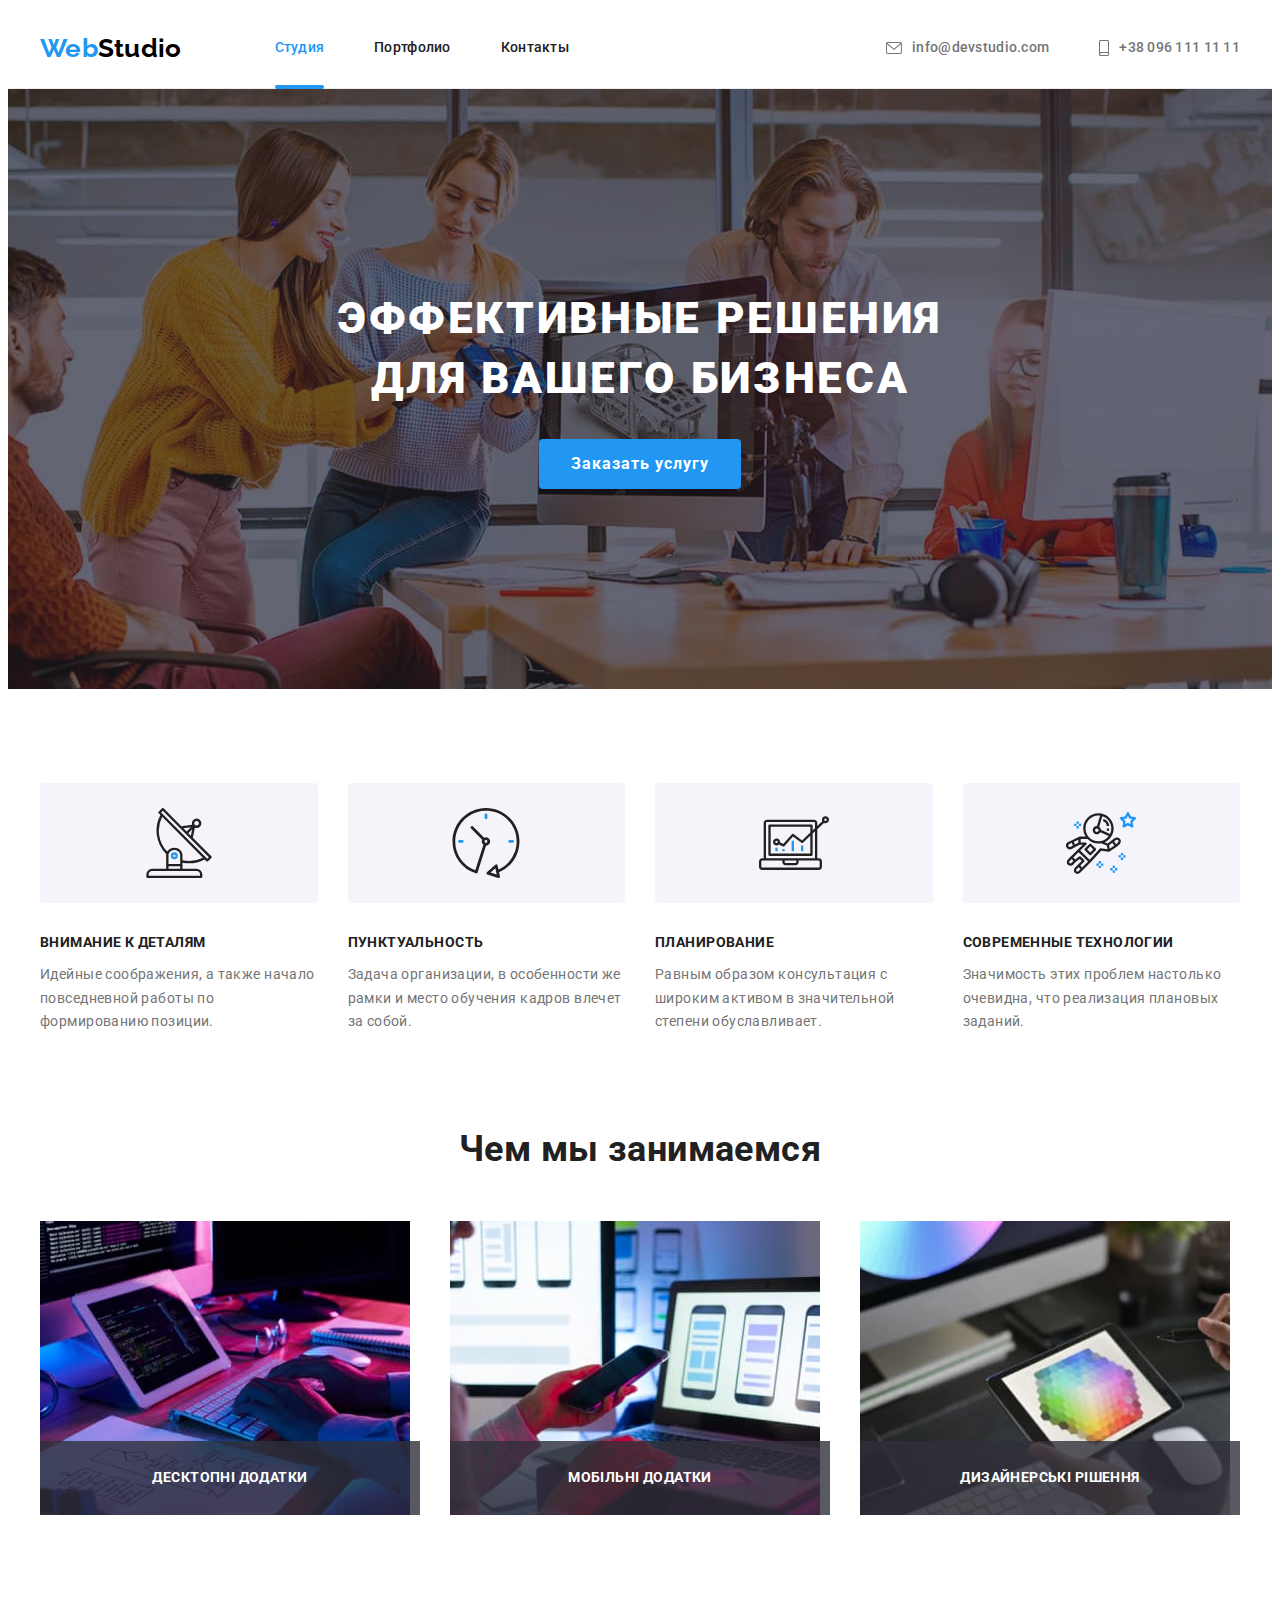
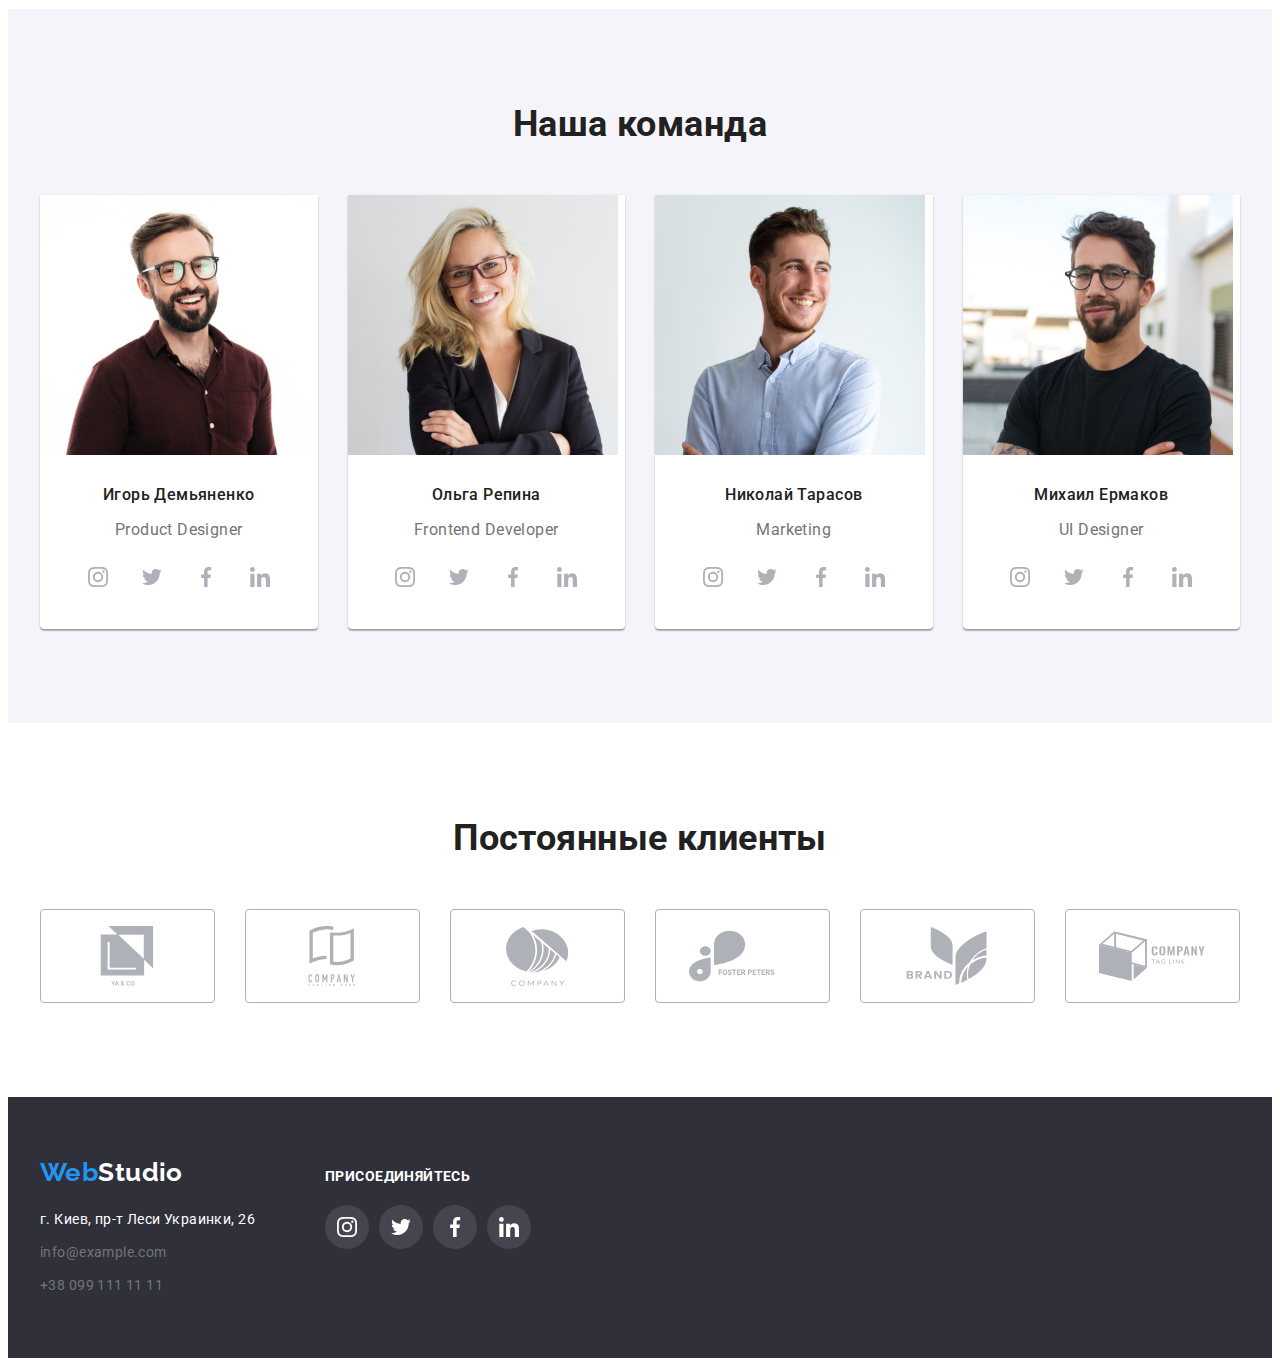
==== index.html @ b0e9caf1 "додає попередню (5) дз" ====
<!DOCTYPE html>
<html lang="ru">
  <head>
    <meta charset="UTF-8" />
    <meta http-equiv="X-UA-Compatible" content="IE=edge" />
    <meta name="viewport" content="width=device-width, initial-scale=1.0" />
    <title>Главная</title>
    <link
      rel="stylesheet"
      href="https://cdnjs.cloudflare.com/ajax/libs/modern-normalize/1.1.0/modern-normalize.min.css"
      integrity="sha512-wpPYUAdjBVSE4KJnH1VR1HeZfpl1ub8YT/NKx4PuQ5NmX2tKuGu6U/JRp5y+Y8XG2tV+wKQpNHVUX03MfMFn9Q=="
      crossorigin="anonymous"
      referrerpolicy="no-referrer"
    />
    <link
      href="https://fonts.googleapis.com/css2?family=Raleway:wght@700&family=Roboto:wght@400;500;700;900&display=swap"
      rel="stylesheet"
    />

    <link rel="stylesheet" href="./css/styles.css" />
  </head>
  <body>
    <header class="header">
      <div class="container header-container">
        <nav class="nav-header">
          <a href="#" class="logo link">Web<span class="logo-black">Studio</span></a>
          <ul class="nav-list list">
            <li class="nav-item"><a href="#" class="nav-link link active">Студия</a></li>
            <li class="nav-item"><a href="./portfolio.html" class="nav-link link">Портфолио</a></li>
            <li class="nav-item"><a href="#" class="nav-link link">Контакты</a></li>
          </ul>
        </nav>
        <ul class="contacts-list list">
          <li class="contacts-item">
            <a href="mailto:info@devstudio.com" class="contacts-link link">
              <svg width="16" height="12" class="contacts-icon">
                <use href="./images/icons.svg#icon-envelope"></use>
              </svg>
              info@devstudio.com
            </a>
          </li>
          <li class="contacts-item">
            <a href="tel:+380961111111" class="contacts-link link">
              <svg width="10" height="16" class="contacts-icon">
                <use href="./images/icons.svg#icon-smartphone"></use>
              </svg>
              +38 096 111 11 11
            </a>
          </li>
        </ul>
      </div>
    </header>

    <main>
      <section class="section-hero">
        <div class="container">
          <h1 class="hero-title">Эффективные решения для вашего бизнеса</h1>
          <button type="button" class="main-button" data-modal-open>Заказать услугу</button>
        </div>
      </section>

      <section class="feature section">
        <div class="container content">
          <!-- This h2 will be hidden-->
          <h2 class="hidden-section-title">Особенности</h2>
          <ul class="list feature-list card-set">
            <li class="feature-item card-item">
              <div class="feature-icon">
                <svg width="70px" height="70px">
                  <use href="./images/icons.svg#icon-antenna"></use>
                </svg>
              </div>
              <h3 class="feature-title item-title">Внимание к деталям</h3>
              <p class="text">
                Идейные соображения, а также начало повседневной работы по формированию позиции.
              </p>
            </li>
            <li class="feature-item card-item">
              <div class="feature-icon">
                <svg width="70px" height="70px">
                  <use href="./images/icons.svg#icon-clock"></use>
                </svg>
              </div>
              <h3 class="feature-title item-title">Пунктуальность</h3>
              <p class="text">
                Задача организации, в особенности же рамки и место обучения кадров влечет за собой.
              </p>
            </li>
            <li class="feature-item card-item">
              <div class="feature-icon">
                <svg width="70px" height="70px">
                  <use href="./images/icons.svg#icon-diagram"></use>
                </svg>
              </div>
              <h3 class="feature-title item-title">Планирование</h3>
              <p class="text">
                Равным образом консультация с широким активом в значительной степени обуславливает.
              </p>
            </li>
            <li class="feature-item card-item">
              <div class="feature-icon">
                <svg width="70px" height="70px">
                  <use href="./images/icons.svg#icon-astronaut"></use>
                </svg>
              </div>
              <h3 class="feature-title item-title">Современные технологии</h3>
              <p class="text">
                Значимость этих проблем настолько очевидна, что реализация плановых заданий.
              </p>
            </li>
          </ul>
        </div>
      </section>

      <section class="doing section">
        <div class="container">
          <h2 class="section-title">Чем мы занимаемся</h2>
          <ul class="list doing-list card-set">
            <li class="doing-item card-item">
              <img src="./images/box-1.jpg" alt="Разработка сайта" width="370" />
              <div class="doing-box">
                <h3 class="item-title">Десктопні додатки</h3>
              </div>
            </li>
            <li class="doing-item card-item">
              <img src="./images/box-2.jpg" alt="Тестирование сайта" width="370" />
              <div class="doing-box">
                <h3 class="item-title">Мобільні додатки</h3>
              </div>
            </li>
            <li class="doing-item card-item">
              <img src="./images/box-3.jpg" alt="Разработка дизайна" width="370" />
              <div class="doing-box">
                <h3 class="item-title">Дизайнерські рішення</h3>
              </div>
            </li>
          </ul>
        </div>
      </section>

      <section class="team section">
        <div class="container">
          <h2 class="section-title">Наша команда</h2>
          <ul class="team-list list card-set">
            <li class="team-item card-item">
              <img
                src="./images/img-igor.jpg"
                alt="фото Игорь Демьяненко"
                class="team-img"
                width="270"
              />
              <div class="container-name">
                <h3 class="team-name">Игорь Демьяненко</h3>
                <p class="team-text">Product Designer</p>
                <ul class="socials card-set list">
                  <li class="socials-item">
                    <a
                      href=""
                      class="social-link card-item link"
                      target="_blank"
                      rel="noreferrer noopener"
                      aria-label="instagram"
                    >
                      <svg width="20px" height="20px" class="social-icon">
                        <use href="./images/icons.svg#icon-instagram"></use>
                      </svg>
                    </a>
                  </li>
                  <li class="socials-item">
                    <a
                      href=""
                      class="social-link card-item link"
                      target="_blank"
                      rel="noreferrer noopener"
                      aria-label="twitter"
                    >
                      <svg width="20px" height="20px" class="social-icon">
                        <use href="./images/icons.svg#icon-twitter"></use>
                      </svg>
                    </a>
                  </li>
                  <li class="socials-item">
                    <a
                      href=""
                      class="social-link card-item link"
                      target="_blank"
                      rel="noreferrer noopener"
                      aria-label="facebook"
                    >
                      <svg width="20px" height="20px" class="social-icon">
                        <use href="./images/icons.svg#icon-facebook"></use>
                      </svg>
                    </a>
                  </li>
                  <li class="socials-item">
                    <a
                      href=""
                      class="social-link card-item link"
                      target="_blank"
                      rel="noreferrer noopener"
                      aria-label="linkedin"
                    >
                      <svg width="20px" height="20px" class="social-icon">
                        <use href="./images/icons.svg#icon-linkedin"></use>
                      </svg>
                    </a>
                  </li>
                </ul>
              </div>
            </li>
            <li class="team-item card-item">
              <img
                src="./images/img-olga.jpg"
                alt="фото Ольга Репина"
                class="team-img"
                width="270"
              />
              <div class="container-name">
                <h3 class="team-name">Ольга Репина</h3>
                <p class="team-text">Frontend Developer</p>

                <ul class="socials card-set list">
                  <li class="socials-item">
                    <a
                      href=""
                      class="social-link link"
                      target="_blank"
                      rel="noreferrer noopener"
                      aria-label="instagram"
                    >
                      <svg width="20px" height="20px" class="social-icon">
                        <use href="./images/icons.svg#icon-instagram"></use>
                      </svg>
                    </a>
                  </li>
                  <li class="socials-item">
                    <a
                      href=""
                      class="social-link link"
                      target="_blank"
                      rel="noreferrer noopener"
                      aria-label="twitter"
                    >
                      <svg width="20px" height="20px" class="social-icon">
                        <use href="./images/icons.svg#icon-twitter"></use>
                      </svg>
                    </a>
                  </li>
                  <li class="socials-item">
                    <a
                      href=""
                      class="social-link link"
                      target="_blank"
                      rel="noreferrer noopener"
                      aria-label="facebook"
                    >
                      <svg width="20px" height="20px" class="social-icon">
                        <use href="./images/icons.svg#icon-facebook"></use>
                      </svg>
                    </a>
                  </li>
                  <li class="socials-item">
                    <a
                      href=""
                      class="social-link link"
                      target="_blank"
                      rel="noreferrer noopener"
                      aria-label="linkedin"
                    >
                      <svg width="20px" height="20px" class="social-icon">
                        <use href="./images/icons.svg#icon-linkedin"></use>
                      </svg>
                    </a>
                  </li>
                </ul>
              </div>
            </li>
            <li class="team-item card-item">
              <img
                src="./images/img-nikola.jpg"
                alt="фото Николай Тарасов"
                class="team-img"
                width="270"
              />
              <div class="container-name">
                <h3 class="team-name">Николай Тарасов</h3>
                <p class="team-text">Marketing</p>
                <ul class="socials card-set list">
                  <li class="socials-item">
                    <a
                      href=""
                      class="social-link link"
                      target="_blank"
                      rel="noreferrer noopener"
                      aria-label="instagram"
                    >
                      <svg width="20px" height="20px" class="social-icon">
                        <use href="./images/icons.svg#icon-instagram"></use>
                      </svg>
                    </a>
                  </li>
                  <li class="socials-item">
                    <a
                      href=""
                      class="social-link link"
                      target="_blank"
                      rel="noreferrer noopener"
                      aria-label="twitter"
                    >
                      <svg width="20px" height="20px" class="social-icon">
                        <use href="./images/icons.svg#icon-twitter"></use>
                      </svg>
                    </a>
                  </li>
                  <li class="socials-item">
                    <a
                      href=""
                      class="social-link link"
                      target="_blank"
                      rel="noreferrer noopener"
                      aria-label="facebook"
                    >
                      <svg width="20px" height="20px" class="social-icon">
                        <use href="./images/icons.svg#icon-facebook"></use>
                      </svg>
                    </a>
                  </li>
                  <li class="socials-item">
                    <a
                      href=""
                      class="social-link link"
                      target="_blank"
                      rel="noreferrer noopener"
                      aria-label="linkedin"
                    >
                      <svg width="20px" height="20px" class="social-icon">
                        <use href="./images/icons.svg#icon-linkedin"></use>
                      </svg>
                    </a>
                  </li>
                </ul>
              </div>
            </li>
            <li class="team-item card-item">
              <img
                src="./images/img-michail.jpg"
                alt="фото Михаил Ермаков"
                class="team-img"
                width="270"
              />
              <div class="container-name">
                <h3 class="team-name">Михаил Ермаков</h3>
                <p class="team-text">UI Designer</p>
                <ul class="socials card-set list">
                  <li class="socials-item">
                    <a
                      href=""
                      class="social-link link"
                      target="_blank"
                      rel="noreferrer noopener"
                      aria-label="instagram"
                    >
                      <svg width="20px" height="20px" class="social-icon">
                        <use href="./images/icons.svg#icon-instagram"></use>
                      </svg>
                    </a>
                  </li>
                  <li class="socials-item">
                    <a
                      href=""
                      class="social-link link"
                      target="_blank"
                      rel="noreferrer noopener"
                      aria-label="twitter"
                    >
                      <svg width="20px" height="20px" class="social-icon">
                        <use href="./images/icons.svg#icon-twitter"></use>
                      </svg>
                    </a>
                  </li>
                  <li class="socials-item">
                    <a
                      href=""
                      class="social-link link"
                      target="_blank"
                      rel="noreferrer noopener"
                      aria-label="facebook"
                    >
                      <svg width="20px" height="20px" class="social-icon">
                        <use href="./images/icons.svg#icon-facebook"></use>
                      </svg>
                    </a>
                  </li>
                  <li class="socials-item">
                    <a
                      href=""
                      class="social-link link"
                      target="_blank"
                      rel="noreferrer noopener"
                      aria-label="linkedin"
                    >
                      <svg width="20px" height="20px" class="social-icon">
                        <use href="./images/icons.svg#icon-linkedin"></use>
                      </svg>
                    </a>
                  </li>
                </ul>
              </div>
            </li>
          </ul>
        </div>
      </section>
      <section class="clients section">
        <div class="container">
          <h2 class="section-title">Постоянные клиенты</h2>
          <ul class="clients-list card-set list">
            <li class="clients-item card-item">
              <a
                href=""
                class="clients-link link"
                target="_blank"
                rel="noreferrer noopener"
                aria-label="company link"
              >
                <svg width="106px" height="60px" class="clients-icon">
                  <use href="./images/icons.svg#icon-group1"></use>
                </svg>
              </a>
            </li>
            <li class="clients-item card-item">
              <a
                href=""
                class="clients-link link"
                target="_blank"
                rel="noreferrer noopener"
                aria-label="company link"
              >
                <svg width="106px" height="60px" class="clients-icon">
                  <use href="./images/icons.svg#icon-group2"></use>
                </svg>
              </a>
            </li>
            <li class="clients-item card-item">
              <a
                href=""
                class="clients-link link"
                target="_blank"
                rel="noreferrer noopener"
                aria-label="company link"
              >
                <svg width="106px" height="60px" class="clients-icon">
                  <use href="./images/icons.svg#icon-group3"></use>
                </svg>
              </a>
            </li>
            <li class="clients-item card-item">
              <a
                href=""
                class="clients-link link"
                target="_blank"
                rel="noreferrer noopener"
                aria-label="company link"
              >
                <svg width="106px" height="60px" class="clients-icon">
                  <use href="./images/icons.svg#icon-group4"></use>
                </svg>
              </a>
            </li>
            <li class="clients-item card-item">
              <a
                href=""
                class="clients-link link"
                target="_blank"
                rel="noreferrer noopener"
                aria-label="company link"
              >
                <svg width="106px" height="60px" class="clients-icon">
                  <use href="./images/icons.svg#icon-group5"></use>
                </svg>
              </a>
            </li>
            <li class="clients-item card-item">
              <a
                href=""
                class="clients-link link"
                target="_blank"
                rel="noreferrer noopener"
                aria-label="company link"
              >
                <svg width="106px" height="60px" class="clients-icon">
                  <use href="./images/icons.svg#icon-group6"></use>
                </svg>
              </a>
            </li>
          </ul>
        </div>
      </section>
    </main>

    <footer class="footer">
      <div class="container">
        <div class="footer-container">
          <a href="#" class="logo link">Web<span class="logo-white">Studio</span></a>
          <address class="address">
            <ul class="list address-list">
              <li class="address-item">
                <a
                  href="https://goo.gl/maps/cmPsCxapfPT3pbkK8"
                  target="_blank"
                  rel="noreferrer noopener"
                  class="address-link link"
                  >г. Киев, пр-т Леси Украинки, 26</a
                >
              </li>
              <li class="address-item">
                <a
                  href="mailto:info@example.com"
                  target="_blank"
                  rel="noreferrer noopener"
                  class="contacts-link link"
                  >info@example.com</a
                >
              </li>
              <li class="address-item">
                <a
                  href="tel:+380991111111"
                  target="_blank"
                  rel="noreferrer noopener"
                  class="contacts-link link"
                  >+38 099 111 11 11</a
                >
              </li>
            </ul>
          </address>
        </div>
        <div class="social-container">
          <p class="footer-social-title item-title">присоединяйтесь</p>
          <ul class="socials card-set list">
            <li class="social-item">
              <a
                href=""
                class="social-link footer-social link"
                target="_blank"
                rel="noreferrer noopener"
                aria-label="instagram"
              >
                <svg width="20px" height="20px" class="social-icon footer-icon">
                  <use href="./images/icons.svg#icon-instagram"></use>
                </svg>
              </a>
            </li>
            <li class="social-item">
              <a
                href=""
                class="social-link footer-social link"
                target="_blank"
                rel="noreferrer noopener"
                aria-label="twitter"
              >
                <svg width="20px" height="20px" class="social-icon footer-icon">
                  <use href="./images/icons.svg#icon-twitter"></use>
                </svg>
              </a>
            </li>
            <li class="social-item">
              <a
                href=""
                class="social-link footer-social link"
                target="_blank"
                rel="noreferrer noopener"
                aria-label="facebook"
              >
                <svg width="20px" height="20px" class="social-icon footer-icon">
                  <use href="./images/icons.svg#icon-facebook"></use>
                </svg>
              </a>
            </li>
            <li class="social-item">
              <a
                href=""
                class="social-link footer-social link"
                target="_blank"
                rel="noreferrer noopener"
                aria-label="linkedin"
              >
                <svg width="20px" height="20px" class="social-icon footer-icon">
                  <use href="./images/icons.svg#icon-linkedin"></use>
                </svg>
              </a>
            </li>
          </ul>
        </div>
      </div>
    </footer>

    <!-- Modal Window -->

    <div class="backdrop is-hidden" data-modal>
      <div class="modal">
        <button class="modal-btn" data-modal-close>
          <svg width="20" height="20" class="modal-icon">
            <use href="./images/icons.svg#icon-close"></use>
          </svg>
        </button>
      </div>
    </div>

    <script src="./js/modal.js"></script>
  </body>
</html>
---- css/styles.css ----
:root {
  --secod-bgcr: #f5f4fa;
  --footer-bgc: #2f303a;
  --main-text: #212121;
  --second-text: #757575;
  --hover-text: #2196f3;
  --white-text: #ffffff;
  --black-text: #000000;
  --black-transparency: rgba (255, 255, 255, 0,6);
  --card-item: 3;
  --gap: 30px;
  --icon: #AFB1B8;
  --animation: 250ms cubic-bezier(0.4, 0, 0.2, 1)
}

body {
  font-family: "Roboto", sans-serif;
  color: var(--second-text);
  letter-spacing: 0.03em;
  font-size: 14px;
  line-height: 1.71;
}

h1,h2,h3,ul,p {
  margin: 0;
  padding: 0;
}

img {
  display: block;
  max-width: 100%;
  height: auto;
}

.container {
  width: 1200px;
  padding-left: 15px;
  padding-right: 15px;
  margin-left: auto;
  margin-right: auto;
}

.section {
  padding-top: 94px;
  padding-bottom: 94px;
}

.section.doing {
  padding-top: 0;
}

.header {
  font-weight: 500;
  line-height: 1.14;
  letter-spacing: 0.02em;
  border-bottom: 1px solid #ECECEC;
}

.header-container {
  display: flex;
  align-items: center;
}

.link {
  text-decoration: none;
  color: currentColor;
}

.card-set {
  display: flex;
  flex-wrap: wrap;
  gap: var(--gap);
}

.card-item {
  flex-basis: calc((100% - (var(--card-item) - 1) * var(--gap)) / var(--card-item) );
}

.footer {
  background-color: var(--footer-bgc);
  padding-top: 60px;
  padding-bottom: 60px;

}

.team {
  background: var(--secod-bgcr);
}

.list {
  list-style: none;
}

.logo {
  font-family: 'Raleway', sans-serif;
  font-weight: 700;
  font-size: 26px;
  line-height: 1.19;
  color: var(--hover-text);
}

.header .logo {
  margin-right: 93px;
}

.logo-white {
  color: var(--white-text);
}

.logo-black {
  color: var(--black-text);
}

.logo-part {
  color: var(--hover-text);
}

.footer .logo {
  margin-bottom: 20px;
}

.contacts-item:not(:last-child) {
  margin-right: 50px;
  
}

.contacts-link {
  transition: color var(--animation);
  position: relative;
}

.contacts-link:focus,
.contacts-link:hover {
  color: var(--hover-text);
}

.contacts-item {
  display: flex;
  align-items: center;
}

.contacts-icon {
  margin-right: 10px;
}

.contacts-icon {
  fill: currentColor;
}

.nav-item:not(:last-child) {
  margin-right: 50px;
}

.nav-link {
  transition: color var(--animation);
  position: relative;
}

.nav-link:focus,
.nav-link:hover,
.active {
  color: var(--hover-text);
}

.nav-link.active::after {
  position: absolute;
  bottom: -1px;

  content: " ";
  background: var(--hover-text);
  width: 100%;
  height: 4px;
  border-radius: 2px;
}

.nav-header {
  display: flex;
  align-items: center;
}

.nav-list {
  color: var(--main-text);
  display: flex;
}

.contacts-list {
  display: flex;
  margin-left: auto;
}

.nav-link, .header .contacts-link {
  padding-top: 32px;
  padding-bottom: 32px;
  display: flex;
  align-items: center;
}

.section-hero {
  background-color: var(--footer-bgc);
  max-width: 1600px;
  margin-left: auto;
  margin-right: auto;
  text-align: center;
  padding-top: 200px;
  padding-bottom: 200px;
  background-size: cover;
  background-repeat: no-repeat;
  background-position: center;
  background-image: linear-gradient(
    to right, 
    rgba(47, 48, 58, 0.4),
    rgba(47, 46, 58, 0.4)),
    url("../images/bgr-img.jpg");
}


.hero-title {
  font-weight: 900;
  font-size: 44px;
  line-height: 1.36;
  text-align: center;
  letter-spacing: 0.06em;
  text-transform: uppercase;
  color: var(--white-text);
  margin-bottom: 30px;
  max-width: 696px ;
  margin-left: auto;
  margin-right: auto;
}

.main-button {
  border: none;
  background-color: var(--hover-text);
  box-shadow: 0px 4px 4px rgba(0, 0, 0, 0.15);
  border-radius: 4px;
  min-width: 200px;
  padding: 10px 32px;

  cursor: pointer;

  font-weight: 700;
  font-size: 16px;
  line-height: 1.88;
  letter-spacing: 0.06em;
  color: var(--white-text);
  font-family: inherit;

  transition: background-color var(--animation) ;
}

.main-button:focus,
.main-button:hover {
  background-color: #188ce8;
}

.feature-list, .team-list {
  --card-item: 4;
}

.feature-title {
  margin-bottom: 10px;
  color: var(--main-text);
}

.doing-item {
  position: relative;
}

.doing-box {
  position: absolute;
  bottom: 0;
  width: 100%;
  padding-top: 27px;
  padding-bottom: 27px;
  text-align: center;
  color: var(--white-text);
  background: rgba(47, 48, 58, 0.8);
}

.doing-text {
  line-height: 1.14;
}

.section-title {
  font-weight: 700;
  font-size: 36px;
  line-height: 1.17;
  color: var(--main-text);
  text-align: center;
  margin-bottom: 50px;
}

.item-title {
  font-weight: 700;
  line-height: 1.42;
  text-transform: uppercase;
  
  font-size: 14px;
}

.hidden-section-title {
  position: absolute;
  width: 1px;
  height: 1px;
  margin: -1px;
  border: 0;
  padding: 0;
  white-space: nowrap;
  clip-path: inset(100%);
  clip: rect(0 0 0 0);
  overflow: hidden;
}

.team-name {
  font-weight: 500;
  color: var(--main-text);
  margin-bottom: 10px;
}

.team-item {
  background-color: var(--white-text);
  box-shadow: 0px 1px 3px rgba(0, 0, 0, 0.12), 0px 1px 1px rgba(0, 0, 0, 0.14), 0px 2px 1px rgba(0, 0, 0, 0.2);
  border-radius: 0px 0px 4px 4px;
}

.team-text,
.team-name {
  font-size: 16px;
  line-height: 1.19;
  text-align: center;
  margin-bottom: 16px;
}

.address {
  font-size: inherit;
  font-style: inherit;
}

.address-link[target="_blank"] {
  color: var(--white-text);
  transition: color var(--animation);
}

.address-link:focus,
.address-link:hover {
  color: var(--hover-text);
}

.footer-container {
  display: flex;
  flex-direction: column;
}

.address-item:not(:last-child) {
  margin-bottom: 9px;
}

.button-list {
  display: flex;
  margin-bottom: 50px;
  justify-content: center;
  gap: 8px;
}

.filter-button {
  font-weight: 500;
  font-size: 16px;
  line-height: 1.63;
  color: var(--main-text);
  font-family: inherit;

  border: none;
  padding: 6px 22px;
  background-color: var(--secod-bgcr);
  border-radius: 4px;
  cursor: pointer;

  transition: color var(--animation), background-color var(--animation), box-shadow var(--animation);
}

.filter-button:focus,
.filter-button:hover {
  background-color: var(--hover-text);
  color: var(--white-text);
  box-shadow: 0px 3px 1px rgba(0, 0, 0, 0.1), 0px 1px 2px rgba(0, 0, 0, 0.08), 0px 2px 2px rgba(0, 0, 0, 0.12);
}

.job-link {
  display: block;
  transition: box-shadow var(--animation);
}

.job-link:hover,
.job-link:focus {
  box-shadow: 0px 1px 1px rgba(0, 0, 0, 0.12), 0px 4px 4px rgba(0, 0, 0, 0.06), 1px 4px 6px rgba(0, 0, 0, 0.16);
}

.overlay-box {
  position: relative;
  overflow: hidden;
}

.overlay {
  display: flex;
  align-items: center;
  justify-content: center;
  padding: 63px 24px;

  position: absolute;
  top: 0;
  left: 0;

  width: 100%;
  height: 100%;
  background: rgba(33, 150, 243, 0.9);
  
  transform: translateY(100%);
  transition: transform 500ms ease;
}

.job-link:hover .overlay,
.job-link:focus .overlay {
  transform: translateY(0);
}

.overlay-text {
  font-size: 18px;
  line-height: 1.6;
  color: var(--white-text);
  text-align: center;
  height: 100%;
  overflow: auto;
}

.job-title {
  font-weight: 700;
  font-size: 18px;
  line-height: 2;
  letter-spacing: 0.06em;
  color: var(--main-text);
  margin-bottom: 4px;
}

.job-text {
  font-size: 16px;
  line-height: 1.88;
}


.job-container {
  padding-top: 20px;
  padding-bottom: 20px;
  padding-left: 24px;
  padding-right: 24px;
  border: 1px solid #EEEEEE;
}

.container-name {
  padding-top: 30px;
  padding-bottom: 30px;
}

/* socials icon */

.socials {
  --gap: 10px;
  justify-content: center;
}

.social-link {
  display: flex;
  align-items: center;
  justify-content: center;

  width: 44px;
  height: 44px;
  background-color: var(--white-text);
  color: var(--icon);
  border-radius: 50%;

  transition: color var(--animation), background-color var(--animation);
}

.social-link:hover,
.social-link:focus {
  color: var(--white-text);
  background-color: var(--hover-text);
}

.social-icon,
.clients-icon {
  fill: currentColor;
}

/* footer-socials-icon */

.footer>.container {
  display: flex;
  gap: 70px;
  align-items: baseline;
}

.footer-social-title {
  line-height: 1.14;
  color: var(--white-text);
  margin-bottom: 20px;
}

.footer-social {
  background-color: rgba(255, 255, 255, 0.1);
  color: var(--white-text);
}


/* feature-icon */

.feature-icon {
  display: flex;
  align-items: center;
  justify-content: center;
  margin-bottom: 30px;

  
  height: 120px;
  border-radius: 4px;
  background-color: var(--secod-bgcr);
}

/* clients-section */

.clients-list {
  --card-item: 6;
}

.clients-link {
  display: flex;
  align-items: center;
  justify-content: center;

  height: 92px;
  border-radius: 4px;
  border: 1px solid currentColor;
  color: var(--icon);

  transition: color var(--animation);
}

.clients-link:hover,
.clients-link:focus {
  color: var(--hover-text);
}

/* Modal window */

.backdrop {
  position: fixed;
  top: 0;
  left: 0;

  width: 100%;
  height: 100%;

  background-color: rgba(0, 0, 0, 0.2) ;
  z-index: 2;

    transition: opacity var(--animation), visibility var(--animation);
}

.backdrop.is-hidden {
  opacity: 0;
  visibility: hidden;
  pointer-events: none;
}

.modal {
  position: absolute;
  width: 528px;
  height: 581px;
  background-color: var(--white-text);
  border-radius: 4px;

  top: 50%;
  left: 50%;
  transform: translate(-50%, -50%);
  transition: transform var(--animation), var(--animation);
}

.backdrop.is-hidden .modal {
  opacity: 0;
  transform: translate(-50%, -50%) scale(0.5) ;
}

.modal-btn {
  display: flex;
  justify-content: center;
  align-items: center;
  position: absolute;
  top: 8px;
  right: 8px;
  border-radius: 50%;
  border: 1px solid rgba(0, 0, 0, 0.1);
  background-color: transparent;
  width: 30px;
    height: 30px;
    cursor: pointer;
}
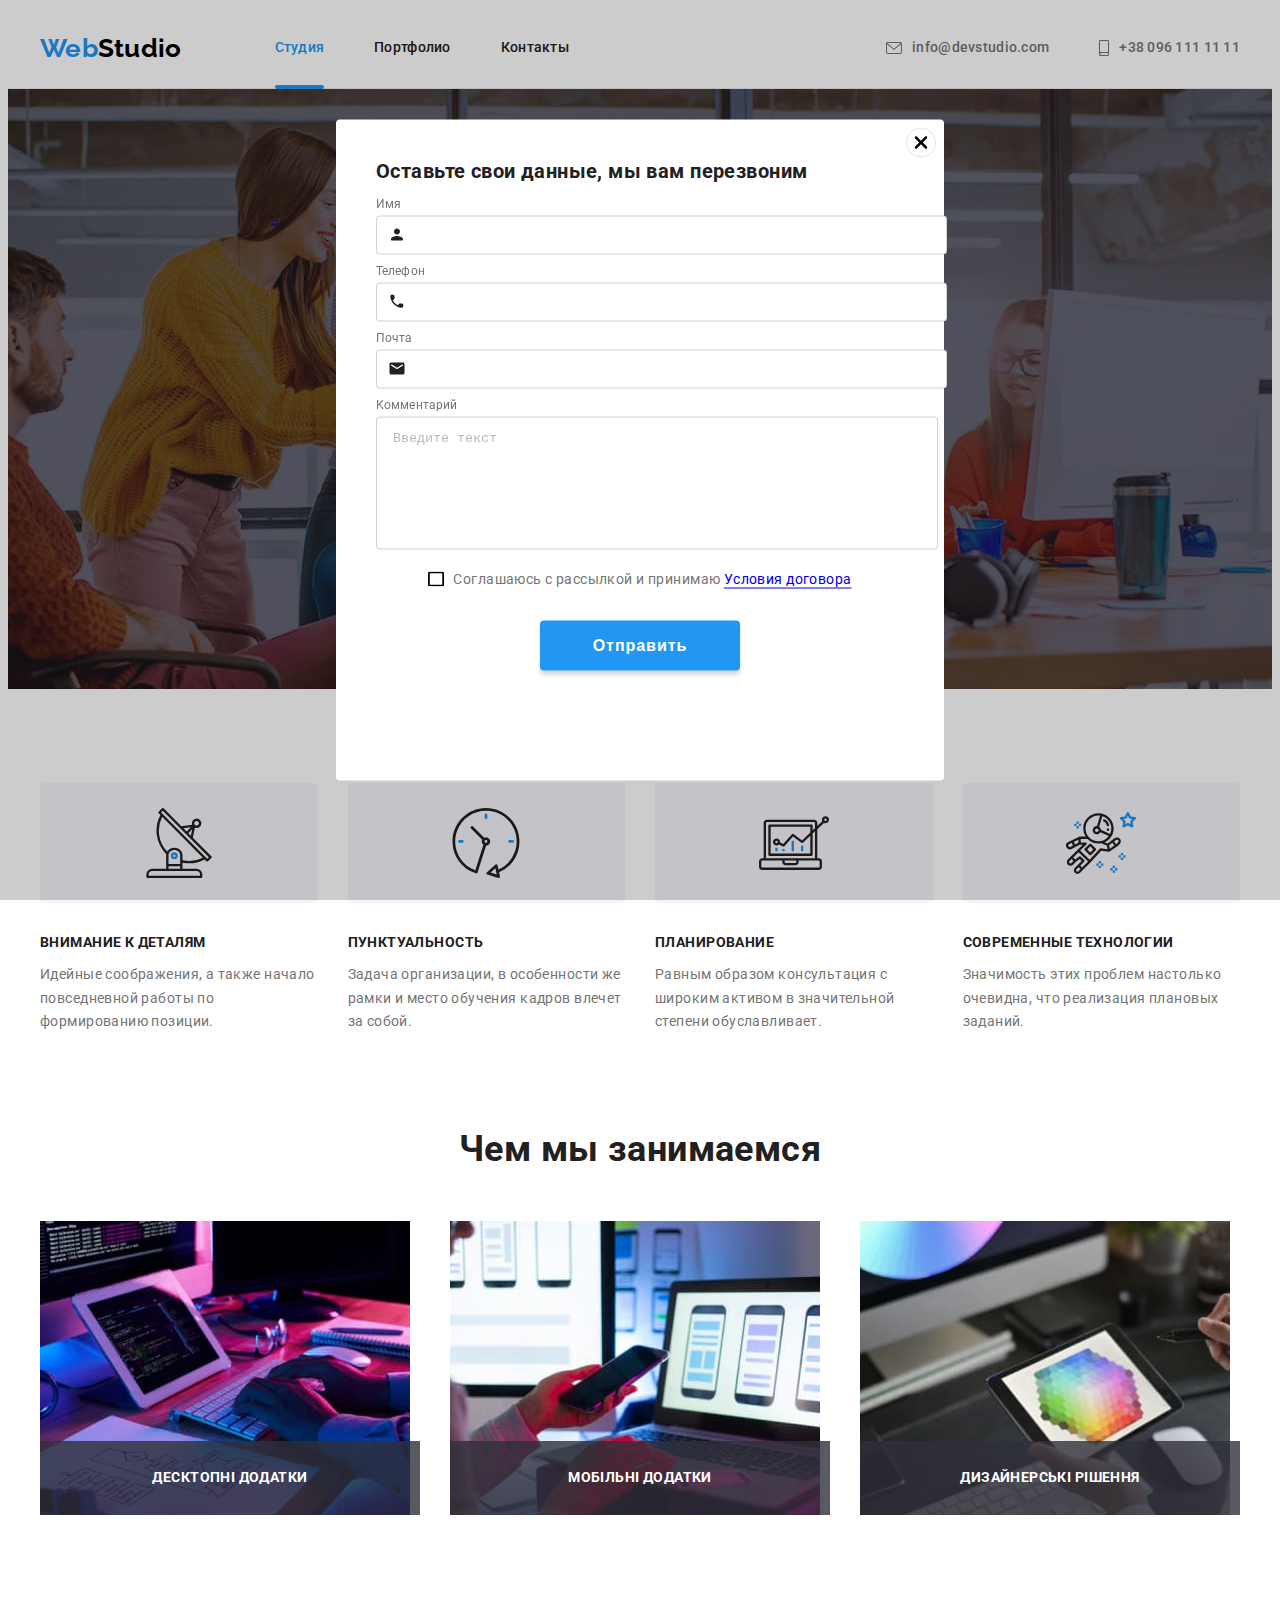
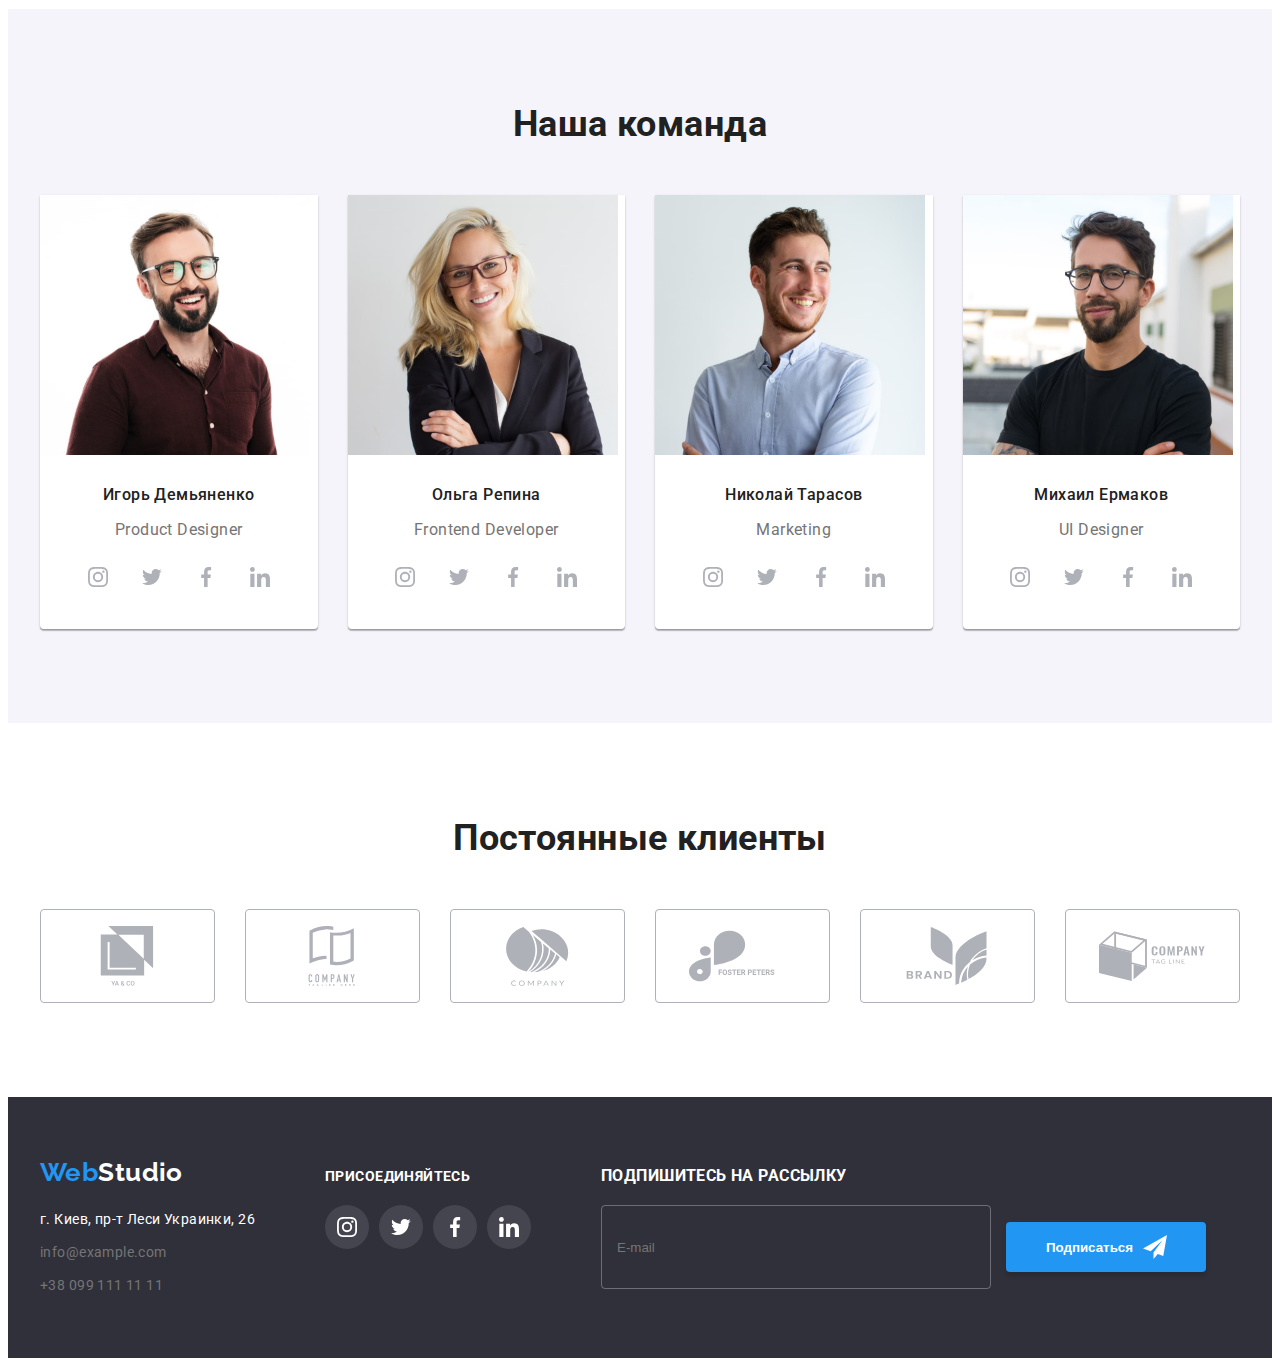
==== commit 8c4b2093: "Додає розмітку і оформлення форм" ====
--- a/index.html
+++ b/index.html
@@ -590,18 +590,85 @@
             </li>
           </ul>
         </div>
+        <div class="subscribe-box">
+          <h3 class="subscribe-title title">Подпишитесь на рассылку</h3>
+          <label>
+            <input
+              type="email"
+              class="subscribe-input"
+              placeholder="E-mail"
+              name="subscribe-email"
+            />
+          </label>
+          <button type="submit" class="subscribe-btn">
+            <span class="subscribe-btn-text">Подписаться</span>
+            <svg width="24" height="24" class="subscribe-icon">
+              <use href="./images/icons.svg#icon-send"></use>
+            </svg>
+          </button>
+        </div>
       </div>
     </footer>
 
     <!-- Modal Window -->
 
-    <div class="backdrop is-hidden" data-modal>
+    <div class="backdrop" data-modal>
       <div class="modal">
-        <button class="modal-btn" data-modal-close>
+        <button class="modal-close" data-modal-close>
           <svg width="20" height="20" class="modal-icon">
             <use href="./images/icons.svg#icon-close"></use>
           </svg>
         </button>
+
+        <form class="modal-form">
+          <strong class="modal-form-title">Оставьте свои данные, мы вам перезвоним</strong>
+          <div class="modal-form-group">
+            <label class="modal-form-box">
+              <span class="modal-form-lable">Имя</span>
+              <input type="text" class="modal-form-input" name="user-name" />
+              <svg width="18" height="18" class="modal-form-icon">
+                <use href="./images/icons.svg#icon-person"></use>
+              </svg>
+            </label>
+            <label class="modal-form-box">
+              <span class="modal-form-lable">Телефон</span>
+              <input type="tel" class="modal-form-input" name="user-phone" />
+              <svg width="18" height="18" class="modal-form-icon">
+                <use href="./images/icons.svg#icon-phone"></use>
+              </svg>
+            </label>
+            <label class="modal-form-box">
+              <span class="modal-form-lable">Почта</span>
+              <input type="email" class="modal-form-input" name="user-email" />
+              <svg width="18" height="18" class="modal-form-icon">
+                <use href="./images/icons.svg#icon-email"></use>
+              </svg>
+            </label>
+            <label class="modal-form-box">
+              <span class="modal-form-lable">Комментарий</span>
+              <textarea
+                class="modal-form-message"
+                name="comment"
+                rows="7"
+                placeholder="Введите текст"
+              ></textarea>
+            </label>
+
+            <label class="modal-form-agreement">
+              <input type="checkbox" class="modal-checkbox" name="agreement" />
+              <svg width="16" height="15" class="form-icon">
+                <use href="./images/icons.svg#icon-check-color" class="form-icon-check"></use>
+                <use href="./images/icons.svg#icon-uncheck" class="form-icon-uncheck"></use>
+              </svg>
+              <span class="modal-checkbox-text">
+                Соглашаюсь с рассылкой и принимаю
+                <a href="agreement-link">Условия договора</a>
+              </span>
+            </label>
+
+            <button type="submit" class="submit-btn">Отправить</button>
+          </div>
+        </form>
       </div>
     </div>
 
--- a/css/styles.css
+++ b/css/styles.css
@@ -10,7 +10,8 @@
   --card-item: 3;
   --gap: 30px;
   --icon: #AFB1B8;
-  --animation: 250ms cubic-bezier(0.4, 0, 0.2, 1)
+  --animation: 250ms cubic-bezier(0.4, 0, 0.2, 1);
+  --btn-hover: #188ce8;
 }
 
 body {
@@ -250,7 +251,7 @@
 
 .main-button:focus,
 .main-button:hover {
-  background-color: #188ce8;
+  background-color: var(--btn-hover);
 }
 
 .feature-list, .team-list {
@@ -492,7 +493,7 @@
   fill: currentColor;
 }
 
-/* footer-socials-icon */
+/* footer-socials-icon & subscribe-input */
 
 .footer>.container {
   display: flex;
@@ -511,6 +512,58 @@
   color: var(--white-text);
 }
 
+.subscribe-box {
+  display: ;
+}
+
+.subscribe-title {
+  line-height: 1.14;
+  color: var(--white-text);
+  text-transform: uppercase;
+  margin-bottom: 20px;
+}
+
+.subscribe-input {
+  width: 358px;
+  height: 50px;
+  line-height: 1.25;
+  padding: 16px 15px;
+  margin-right: 12px;
+
+  outline: none;
+  border: 1px solid rgba(255, 255, 255, 0.3);
+  border-radius: 4px;
+
+  background-color: transparent;
+  color: var(--white-text);
+}
+
+.subscribe-btn {
+  width: 200px;
+  height: 50px;
+
+  padding: 0;
+  padding: ;
+
+  border: none;
+
+  background-color: var(--hover-text);
+  box-shadow: 0px 4px 4px rgba(0, 0, 0, 0.15);
+  border-radius: 4px;
+  color: var(--white-text);
+  font-weight: 700;
+
+  display: inline-flex;
+  justify-content: center;
+  align-items: center;
+  gap: 10px;
+
+  cursor: pointer;
+}
+
+.subscribe-icon {
+  fill: var(--white-text);
+}
 
 /* feature-icon */
 
@@ -563,7 +616,7 @@
   background-color: rgba(0, 0, 0, 0.2) ;
   z-index: 2;
 
-    transition: opacity var(--animation), visibility var(--animation);
+  transition: opacity var(--animation), visibility var(--animation);
 }
 
 .backdrop.is-hidden {
@@ -583,6 +636,8 @@
   left: 50%;
   transform: translate(-50%, -50%);
   transition: transform var(--animation), var(--animation);
+
+  padding: 40px 40px;
 }
 
 .backdrop.is-hidden .modal {
@@ -590,7 +645,7 @@
   transform: translate(-50%, -50%) scale(0.5) ;
 }
 
-.modal-btn {
+.modal-close {
   display: flex;
   justify-content: center;
   align-items: center;
@@ -601,9 +656,155 @@
   border: 1px solid rgba(0, 0, 0, 0.1);
   background-color: transparent;
   width: 30px;
-    height: 30px;
-    cursor: pointer;
-}
-
-
-
+  height: 30px;
+  cursor: pointer;
+  transition: fill var(--animation);
+}
+
+
+.modal-close:hover,
+.modal-close:focus {
+  fill: var(--hover-text);
+}
+
+.modal-form-group{
+  text-align: center;
+  margin-top: 12px;
+}
+
+.modal-form-title {
+  font-weight: 700px;
+  font-size: 20px;
+  line-height: 1.15;
+  color: var(--main-text);
+}
+
+.modal-form-box {
+  position: relative;
+  display: block;
+
+  margin-bottom: 10px;
+}
+
+.modal-form-lable {
+  display: block;
+  text-align: left;
+  margin-bottom: 4px;
+
+  font-size: 12px;
+  line-height: 1.16;
+  letter-spacing: 0.01em;
+}
+
+.modal-form-input,
+.modal-form-message {
+  width: 100%;
+
+  padding: 11px;
+  padding-left: 30px;
+
+  border: 1px solid rgba(33, 33, 33, 0.2);
+  border-radius: 4px;
+  outline: none;
+
+  transition: border var(--animation);
+  
+}
+
+.modal-form-input:hover,
+.modal-form-input:focus,
+.modal-form-message:hover,
+.modal-form-message:focus {
+  border: 1px solid #2196F3;
+}
+
+.modal-form-input:hover+.modal-form-icon,
+.modal-form-input:focus+.modal-form-icon,
+.modal-form-input:focus-within + .modal-form-icon {
+  fill: var(--hover-text);
+}
+
+.modal-form-icon {
+  position: absolute;
+  left: 12px;
+  bottom: 11px;
+
+  fill: var(--main-text);
+  transition: fill var(--animation);
+}
+
+.modal-form-message {
+  resize: none;
+
+  padding: 13px 16px;
+}
+
+.modal-form-message::placeholder {
+  color: rgba(117, 117, 117, 0.5);
+}
+
+.modal-form-agreement {
+  display: flex;
+  align-items: center;
+  justify-content: center;
+  gap: 9px;
+
+  margin-bottom:30px ;
+}
+
+.modal-checkbox {
+  position: absolute;
+  white-space: nowrap;
+  width: 1px;
+  height: 1px;
+  overflow: hidden;
+  border: 0;
+  padding: 0;
+  clip: rect(0 0 0 0);
+  -webkit-clip-path: inset(50%);
+  clip-path: inset(50%);
+  margin: -1px;
+}
+
+.form-icon-check {
+  opacity: 0;
+}
+
+.form-icon-check,
+.form-icon-uncheck {
+  transition: opacity var(--animation);
+}
+
+.modal-checkbox:checked + .form-icon .form-icon-check {
+  opacity: 1;
+}
+
+.modal-checkbox:checked + .form-icon .form-icon-uncheck {
+  opacity: 0;
+}
+
+.modal-checkbox-text {
+  user-select: none;
+  text-underline-position: under;
+}
+
+.submit-btn {
+  width: 200px;height: 50px;
+
+  border: none;
+  background: var(--hover-text);
+  box-shadow: 0px 4px 4px rgba(0, 0, 0, 0.15);
+  border-radius: 4px;
+
+  color: var(--white-text);
+  font-weight: 700;
+  font-size: 16px;
+  line-height: 1.9;
+  letter-spacing: 0.06em;
+  transition: background-color var(--animation);
+}
+
+.submit-btn:hover,
+.submit-btn:focus {
+  background-color: var(--btn-hover);
+}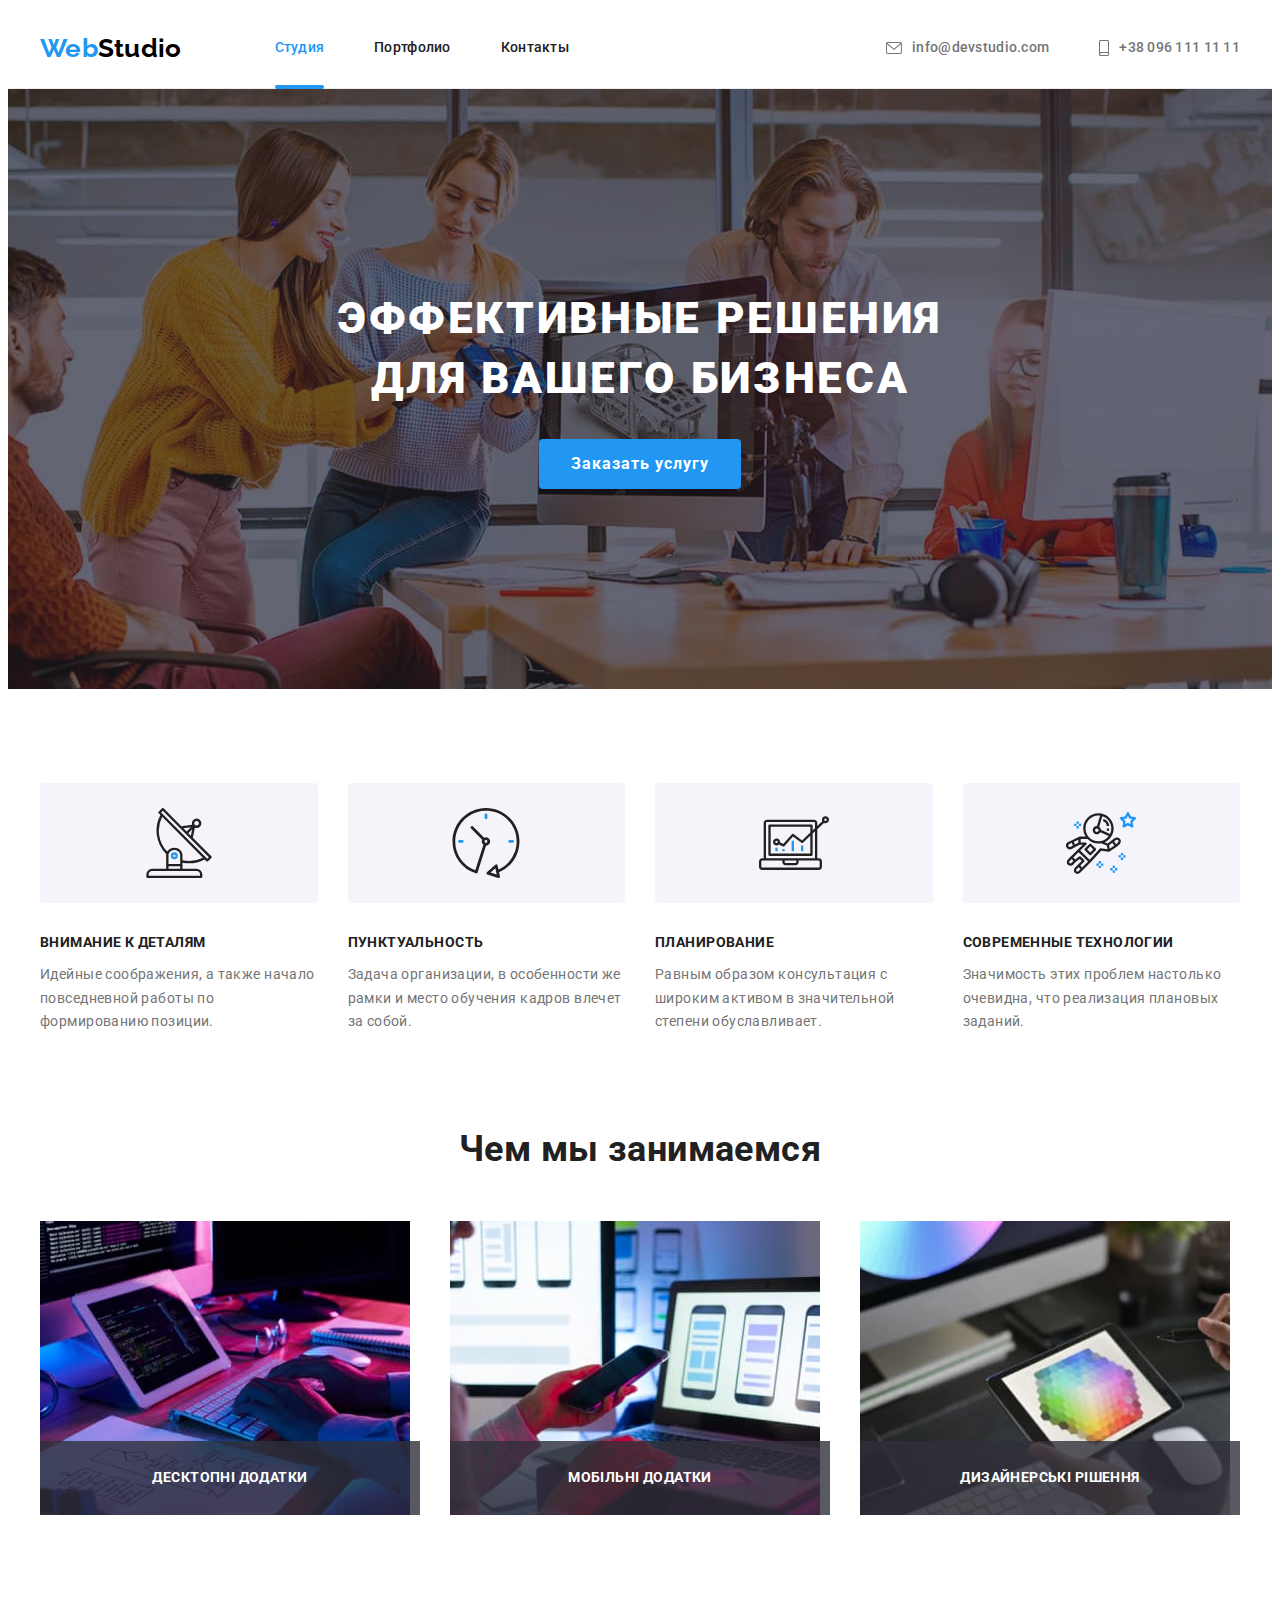
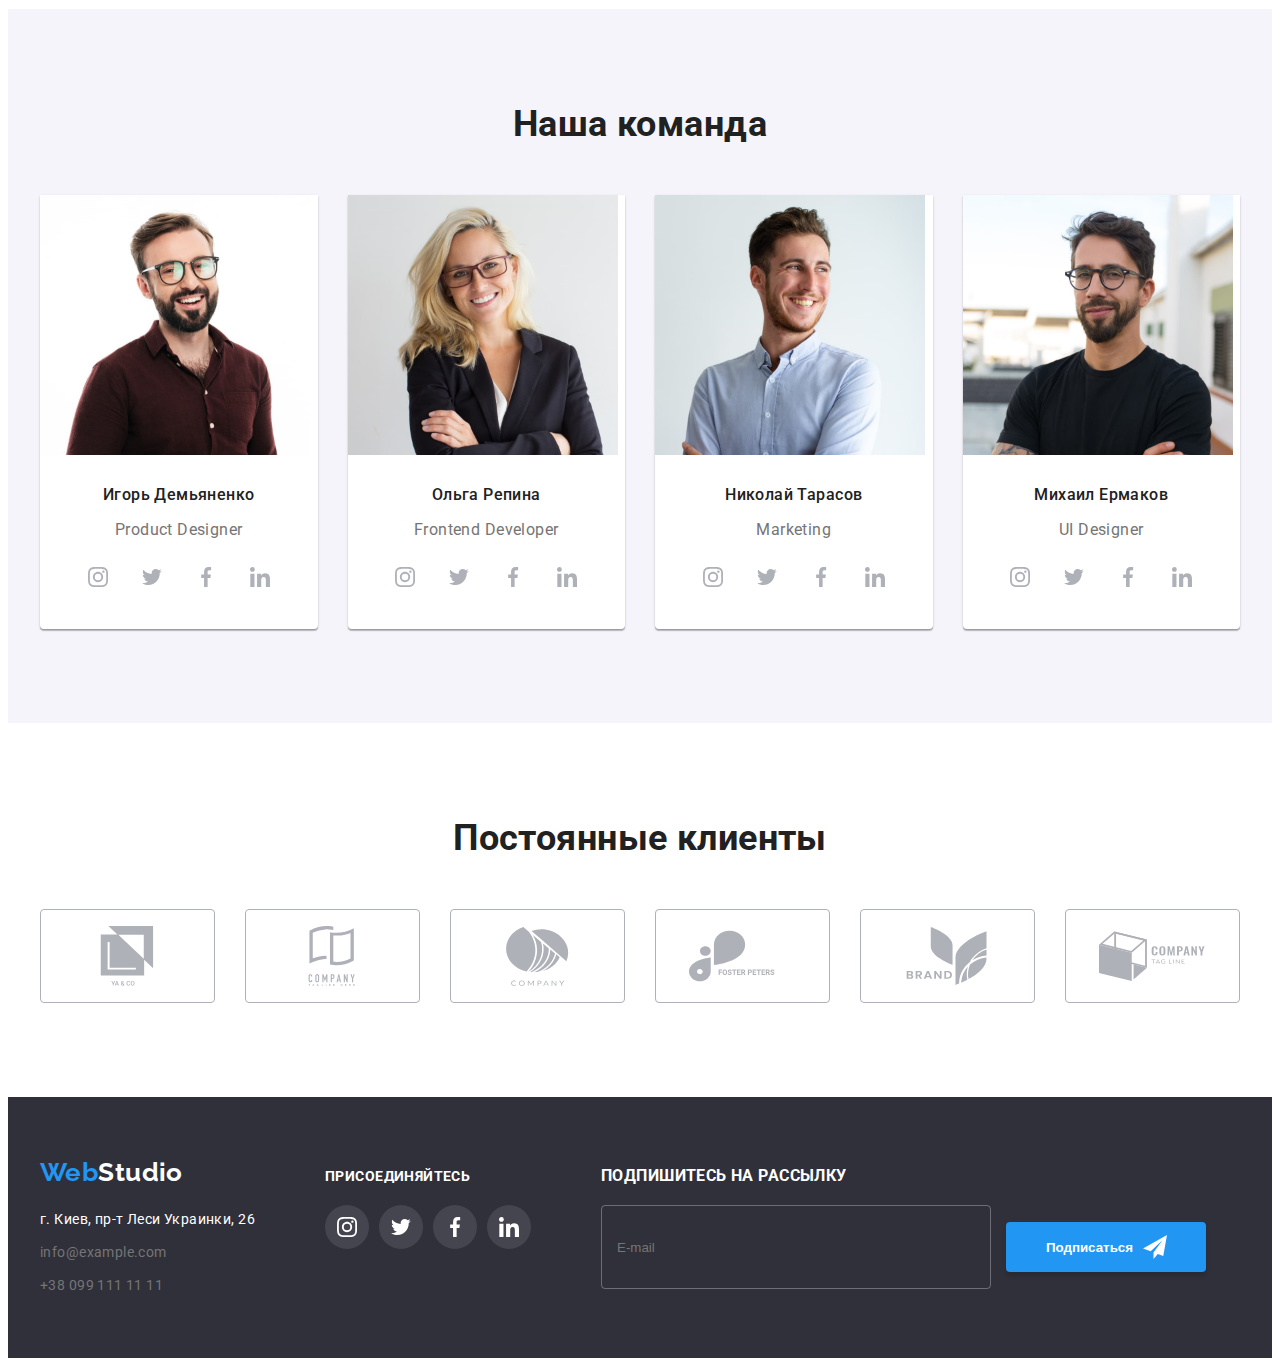
==== commit 14fbeb49: "Додає клас is-hidden в backdrop" ====
--- a/index.html
+++ b/index.html
@@ -612,7 +612,7 @@
 
     <!-- Modal Window -->
 
-    <div class="backdrop" data-modal>
+    <div class="backdrop is-hidden" data-modal>
       <div class="modal">
         <button class="modal-close" data-modal-close>
           <svg width="20" height="20" class="modal-icon">
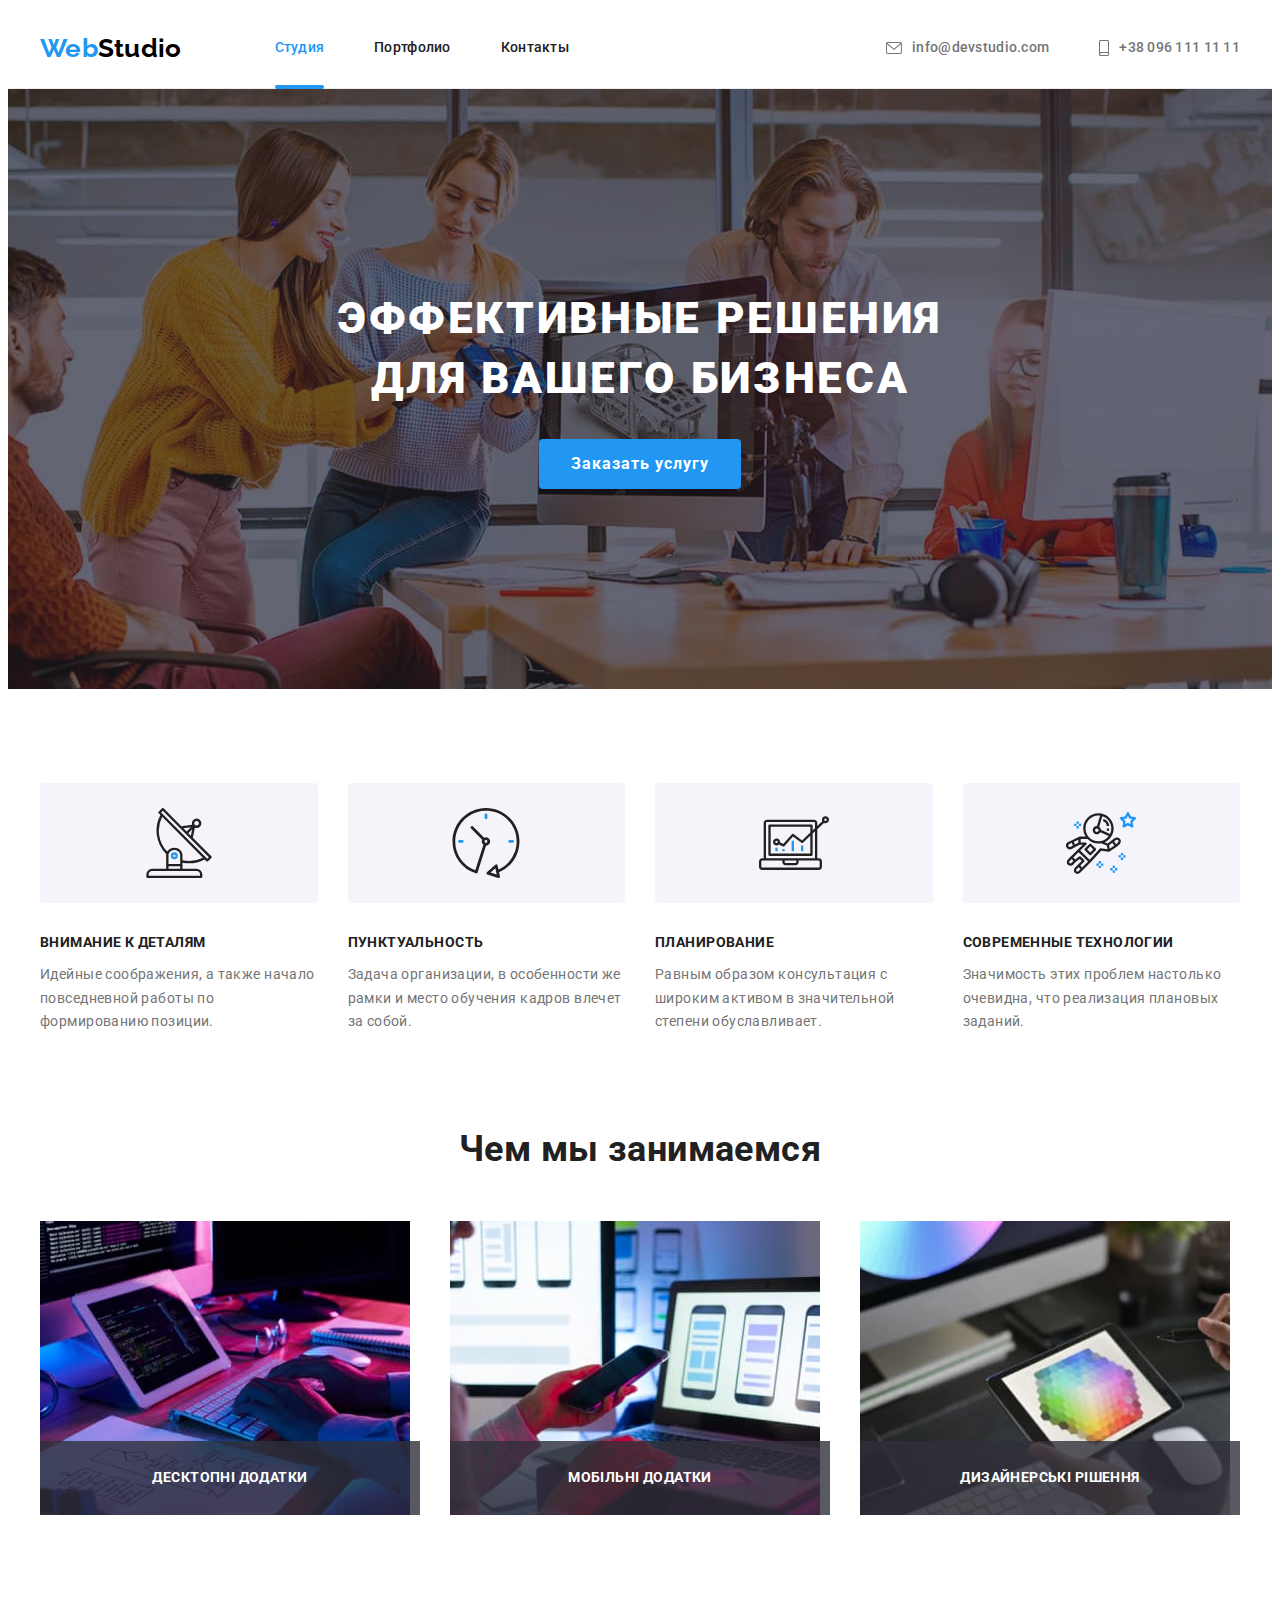
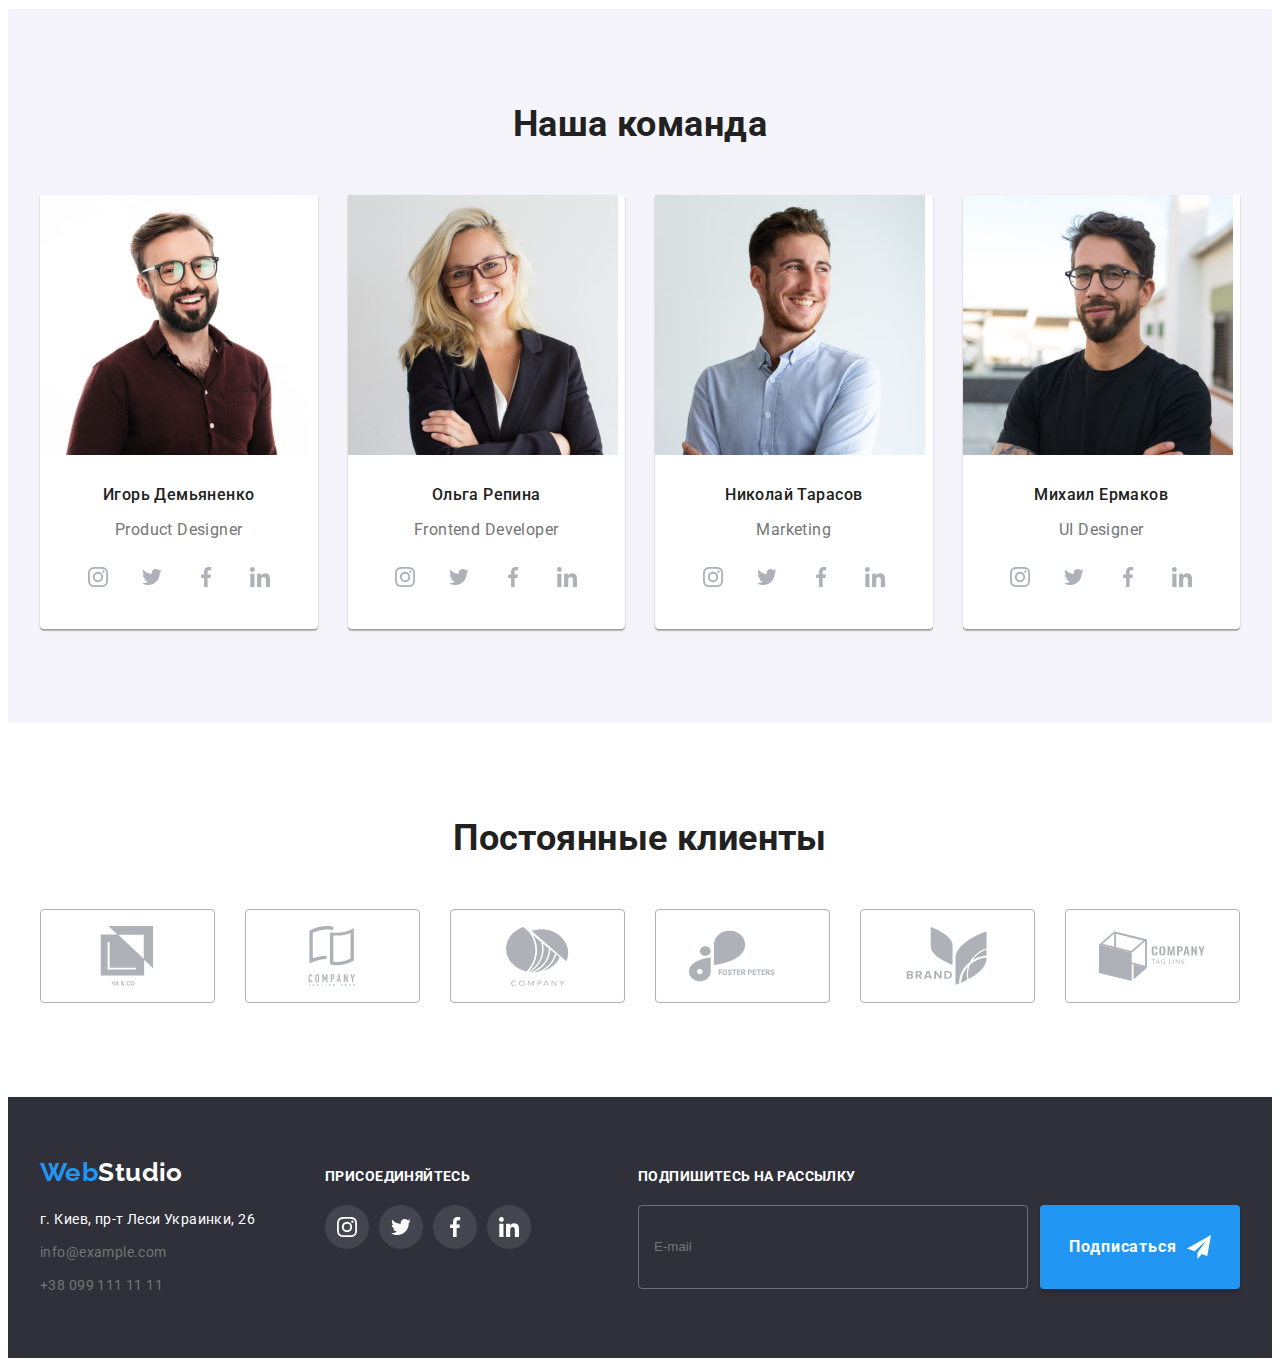
==== commit 2623ede3: "Додає правки ментора" ====
--- a/index.html
+++ b/index.html
@@ -591,21 +591,25 @@
           </ul>
         </div>
         <div class="subscribe-box">
-          <h3 class="subscribe-title title">Подпишитесь на рассылку</h3>
-          <label>
-            <input
-              type="email"
-              class="subscribe-input"
-              placeholder="E-mail"
-              name="subscribe-email"
-            />
-          </label>
-          <button type="submit" class="subscribe-btn">
-            <span class="subscribe-btn-text">Подписаться</span>
-            <svg width="24" height="24" class="subscribe-icon">
-              <use href="./images/icons.svg#icon-send"></use>
-            </svg>
-          </button>
+          <h3 class="subscribe-title title footer-social-title item-title">
+            Подпишитесь на рассылку
+          </h3>
+          <form class="subscribe-form">
+            <label>
+              <input
+                type="email"
+                class="subscribe-input"
+                placeholder="E-mail"
+                name="subscribe-email"
+              />
+            </label>
+            <button type="submit" class="subscribe-btn main-button">
+              <span class="subscribe-btn-text">Подписаться</span>
+              <svg width="24" height="24" class="subscribe-icon">
+                <use href="./images/icons.svg#icon-send"></use>
+              </svg>
+            </button>
+          </form>
         </div>
       </div>
     </footer>
@@ -625,24 +629,30 @@
           <div class="modal-form-group">
             <label class="modal-form-box">
               <span class="modal-form-lable">Имя</span>
-              <input type="text" class="modal-form-input" name="user-name" />
-              <svg width="18" height="18" class="modal-form-icon">
-                <use href="./images/icons.svg#icon-person"></use>
-              </svg>
+              <span class="modal-form__wrapper">
+                <input type="text" class="modal-form-input" name="user-name" />
+                <svg width="18" height="18" class="modal-form-icon">
+                  <use href="./images/icons.svg#icon-person"></use>
+                </svg>
+              </span>
             </label>
             <label class="modal-form-box">
               <span class="modal-form-lable">Телефон</span>
-              <input type="tel" class="modal-form-input" name="user-phone" />
-              <svg width="18" height="18" class="modal-form-icon">
-                <use href="./images/icons.svg#icon-phone"></use>
-              </svg>
+              <span class="modal-form__wrapper">
+                <input type="tel" class="modal-form-input" name="user-phone" />
+                <svg width="18" height="18" class="modal-form-icon">
+                  <use href="./images/icons.svg#icon-phone"></use>
+                </svg>
+              </span>
             </label>
             <label class="modal-form-box">
               <span class="modal-form-lable">Почта</span>
-              <input type="email" class="modal-form-input" name="user-email" />
-              <svg width="18" height="18" class="modal-form-icon">
-                <use href="./images/icons.svg#icon-email"></use>
-              </svg>
+              <span class="modal-form__wrapper">
+                <input type="email" class="modal-form-input" name="user-email" />
+                <svg width="18" height="18" class="modal-form-icon">
+                  <use href="./images/icons.svg#icon-email"></use>
+                </svg>
+              </span>
             </label>
             <label class="modal-form-box">
               <span class="modal-form-lable">Комментарий</span>
@@ -653,21 +663,21 @@
                 placeholder="Введите текст"
               ></textarea>
             </label>
-
-            <label class="modal-form-agreement">
-              <input type="checkbox" class="modal-checkbox" name="agreement" />
-              <svg width="16" height="15" class="form-icon">
-                <use href="./images/icons.svg#icon-check-color" class="form-icon-check"></use>
-                <use href="./images/icons.svg#icon-uncheck" class="form-icon-uncheck"></use>
-              </svg>
-              <span class="modal-checkbox-text">
-                Соглашаюсь с рассылкой и принимаю
-                <a href="agreement-link">Условия договора</a>
-              </span>
-            </label>
-
-            <button type="submit" class="submit-btn">Отправить</button>
           </div>
+
+          <label class="modal-form-agreement">
+            <input type="checkbox" class="modal-checkbox" name="agreement" />
+            <svg width="16" height="15" class="form-icon">
+              <use href="./images/icons.svg#icon-check-color" class="form-icon-check"></use>
+              <use href="./images/icons.svg#icon-uncheck" class="form-icon-uncheck"></use>
+            </svg>
+            <span class="modal-checkbox-text">
+              Соглашаюсь с рассылкой и принимаю
+              <a href="" class="agreement-link">Условия договора</a>
+            </span>
+          </label>
+
+          <button type="submit" class="submit-btn main-button">Отправить</button>
         </form>
       </div>
     </div>
--- a/css/styles.css
+++ b/css/styles.css
@@ -230,6 +230,8 @@
 }
 
 .main-button {
+  display: flex;
+  margin: 0 auto;
   border: none;
   background-color: var(--hover-text);
   box-shadow: 0px 4px 4px rgba(0, 0, 0, 0.15);
@@ -247,6 +249,9 @@
   font-family: inherit;
 
   transition: background-color var(--animation) ;
+
+  justify-content: center;
+  align-items: center;
 }
 
 .main-button:focus,
@@ -347,10 +352,7 @@
   color: var(--hover-text);
 }
 
-.footer-container {
-  display: flex;
-  flex-direction: column;
-}
+
 
 .address-item:not(:last-child) {
   margin-bottom: 9px;
@@ -495,6 +497,11 @@
 
 /* footer-socials-icon & subscribe-input */
 
+.footer-container {
+  display: flex;
+  flex-direction: column;
+}
+
 .footer>.container {
   display: flex;
   gap: 70px;
@@ -513,14 +520,12 @@
 }
 
 .subscribe-box {
-  display: ;
-}
-
-.subscribe-title {
-  line-height: 1.14;
-  color: var(--white-text);
-  text-transform: uppercase;
-  margin-bottom: 20px;
+  margin-left: auto;
+}
+
+.subscribe-form {
+  display: flex;
+  gap: 12px;
 }
 
 .subscribe-input {
@@ -528,7 +533,6 @@
   height: 50px;
   line-height: 1.25;
   padding: 16px 15px;
-  margin-right: 12px;
 
   outline: none;
   border: 1px solid rgba(255, 255, 255, 0.3);
@@ -536,29 +540,21 @@
 
   background-color: transparent;
   color: var(--white-text);
+
+  transition: border var(--animation);
+}
+
+.subscribe-input:hover,
+.subscribe-input:focus {
+ border: 1px solid var(--hover-text)
 }
 
 .subscribe-btn {
-  width: 200px;
-  height: 50px;
-
-  padding: 0;
-  padding: ;
-
-  border: none;
-
-  background-color: var(--hover-text);
-  box-shadow: 0px 4px 4px rgba(0, 0, 0, 0.15);
-  border-radius: 4px;
-  color: var(--white-text);
-  font-weight: 700;
+  padding: 10px 28px;
 
   display: inline-flex;
-  justify-content: center;
-  align-items: center;
+
   gap: 10px;
-
-  cursor: pointer;
 }
 
 .subscribe-icon {
@@ -669,31 +665,39 @@
 
 .modal-form-group{
   text-align: center;
-  margin-top: 12px;
+  margin-bottom: 20px;
 }
 
 .modal-form-title {
-  font-weight: 700px;
+  font-weight: 700;
   font-size: 20px;
   line-height: 1.15;
   color: var(--main-text);
+  margin-bottom: 12px;
+  display: block;
 }
 
 .modal-form-box {
-  position: relative;
-  display: block;
-
+  
+  display: flex;
+  flex-direction: column;
+}
+
+.modal-form-box:not(last-child) {
   margin-bottom: 10px;
 }
 
 .modal-form-lable {
-  display: block;
   text-align: left;
   margin-bottom: 4px;
 
   font-size: 12px;
   line-height: 1.16;
   letter-spacing: 0.01em;
+}
+
+.modal-form__wrapper {
+  position: relative;
 }
 
 .modal-form-input,
@@ -727,7 +731,8 @@
 .modal-form-icon {
   position: absolute;
   left: 12px;
-  bottom: 11px;
+  top: 50%;
+  transform: translateY(-50%) ;
 
   fill: var(--main-text);
   transition: fill var(--animation);
@@ -735,6 +740,7 @@
 
 .modal-form-message {
   resize: none;
+  height: 120px;
 
   padding: 13px 16px;
 }
@@ -750,6 +756,8 @@
   gap: 9px;
 
   margin-bottom:30px ;
+
+  cursor: pointer;
 }
 
 .modal-checkbox {
@@ -772,15 +780,16 @@
 
 .form-icon-check,
 .form-icon-uncheck {
-  transition: opacity var(--animation);
+  transition: fill var(--animation);
 }
 
 .modal-checkbox:checked + .form-icon .form-icon-check {
   opacity: 1;
 }
 
-.modal-checkbox:checked + .form-icon .form-icon-uncheck {
-  opacity: 0;
+.modal-checkbox:hover + .form-icon .form-icon-uncheck,
+.modal-checkbox:focus + .form-icon .form-icon-uncheck {
+  fill: var(--hover-text);
 }
 
 .modal-checkbox-text {
@@ -788,20 +797,12 @@
   text-underline-position: under;
 }
 
-.submit-btn {
-  width: 200px;height: 50px;
-
-  border: none;
-  background: var(--hover-text);
-  box-shadow: 0px 4px 4px rgba(0, 0, 0, 0.15);
-  border-radius: 4px;
-
-  color: var(--white-text);
-  font-weight: 700;
-  font-size: 16px;
-  line-height: 1.9;
-  letter-spacing: 0.06em;
-  transition: background-color var(--animation);
+.agreement-link {
+  color: var(--hover-text);
+}
+
+.agreement-link:visited {
+  color: var(--hover-text);
 }
 
 .submit-btn:hover,
